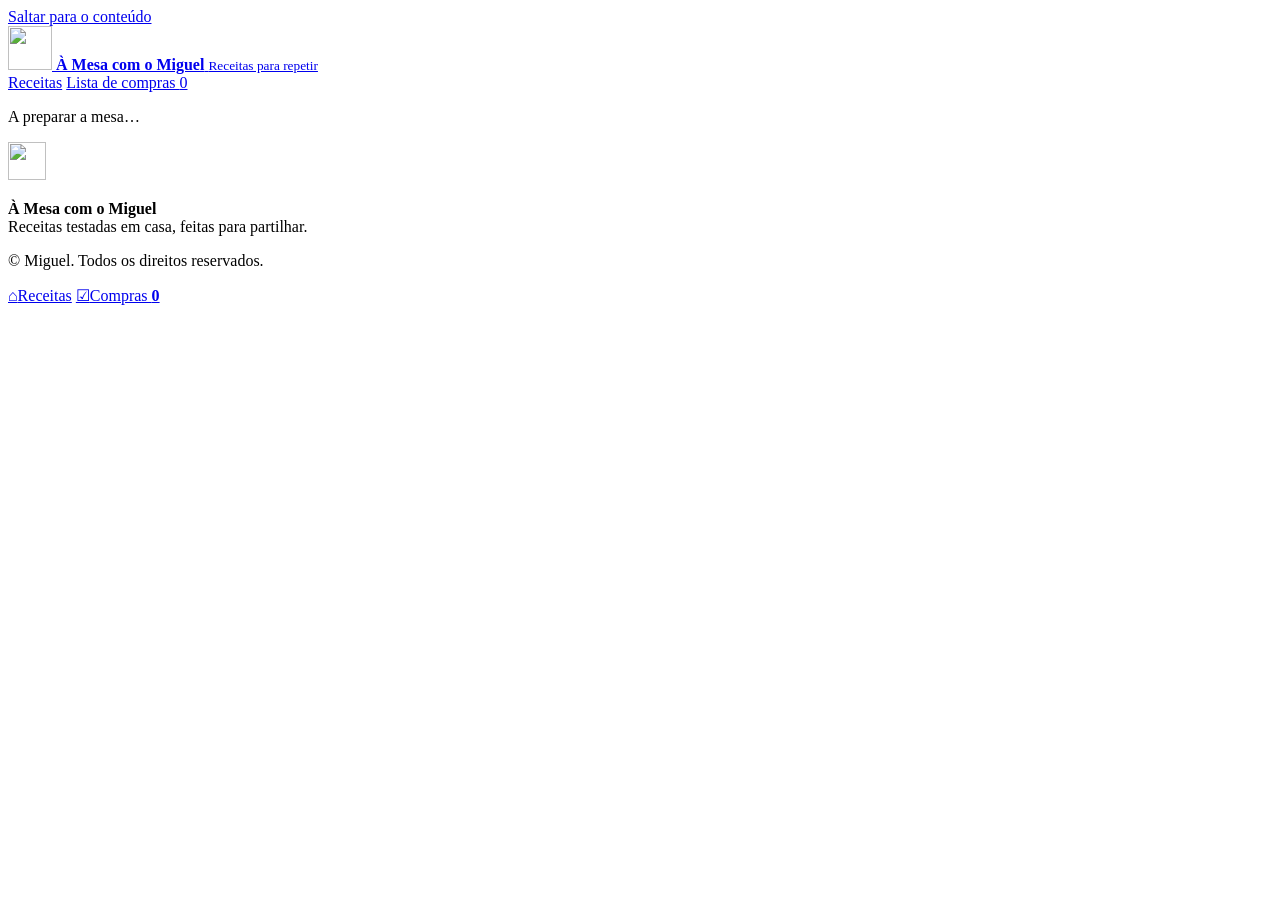
==== index.html @ 45d06cef "Add initial index.html with basic structure Initial HTML structure for the website including metadat" ====
<!doctype html>
<html lang="pt-PT">
<head>
  <meta charset="utf-8">
  <meta name="viewport" content="width=device-width, initial-scale=1">
  <meta name="theme-color" content="#b4472f">
  <meta name="description" content="Receitas testadas em casa por Miguel: simples, bem explicadas e feitas para repetir.">
  <meta property="og:type" content="website">
  <meta property="og:title" content="À Mesa com o Miguel">
  <meta property="og:description" content="Cozinha sem complicações, com sabor e vontade de repetir.">
  <title>À Mesa com o Miguel — Receitas para repetir</title>
  <link rel="icon" href="assets/logo.svg" type="image/svg+xml">
  <link rel="stylesheet" href="css/styles.css?v=3.0.0">
</head>
<body>
  <a class="skip-link" href="#app">Saltar para o conteúdo</a>
  <header class="site-header">
    <div class="header-inner">
      <a class="brand" href="#inicio" aria-label="À Mesa com o Miguel — início">
        <img src="assets/logo.svg" alt="" width="44" height="44">
        <span class="brand-copy">
          <strong data-site-name>À Mesa com o Miguel</strong>
          <small>Receitas para repetir</small>
        </span>
      </a>
      <nav class="desktop-nav" aria-label="Navegação principal">
        <a href="#receitas">Receitas</a>
        <a href="#compras">Lista de compras <span class="nav-count" data-plan-count>0</span></a>
      </nav>
    </div>
  </header>

  <main id="app" tabindex="-1">
    <div class="loading-state" role="status">
      <span class="loading-mark" aria-hidden="true"></span>
      <p>A preparar a mesa…</p>
    </div>
  </main>

  <footer class="site-footer">
    <div>
      <img src="assets/logo.svg" alt="" width="38" height="38">
      <p><strong data-site-name>À Mesa com o Miguel</strong><br><span data-footer-copy>Receitas testadas em casa, feitas para partilhar.</span></p>
    </div>
    <p class="footer-note">© <span id="year"></span> Miguel. Todos os direitos reservados.</p>
  </footer>

  <nav class="mobile-nav" aria-label="Navegação móvel">
    <a href="#receitas"><span aria-hidden="true">⌂</span>Receitas</a>
    <a href="#compras"><span aria-hidden="true">☑</span>Compras <b data-plan-count>0</b></a>
  </nav>

  <div class="toast" id="toast" role="status" aria-live="polite"></div>
  <script src="js/app.js?v=3.0.0"></script>
</body>
</html>
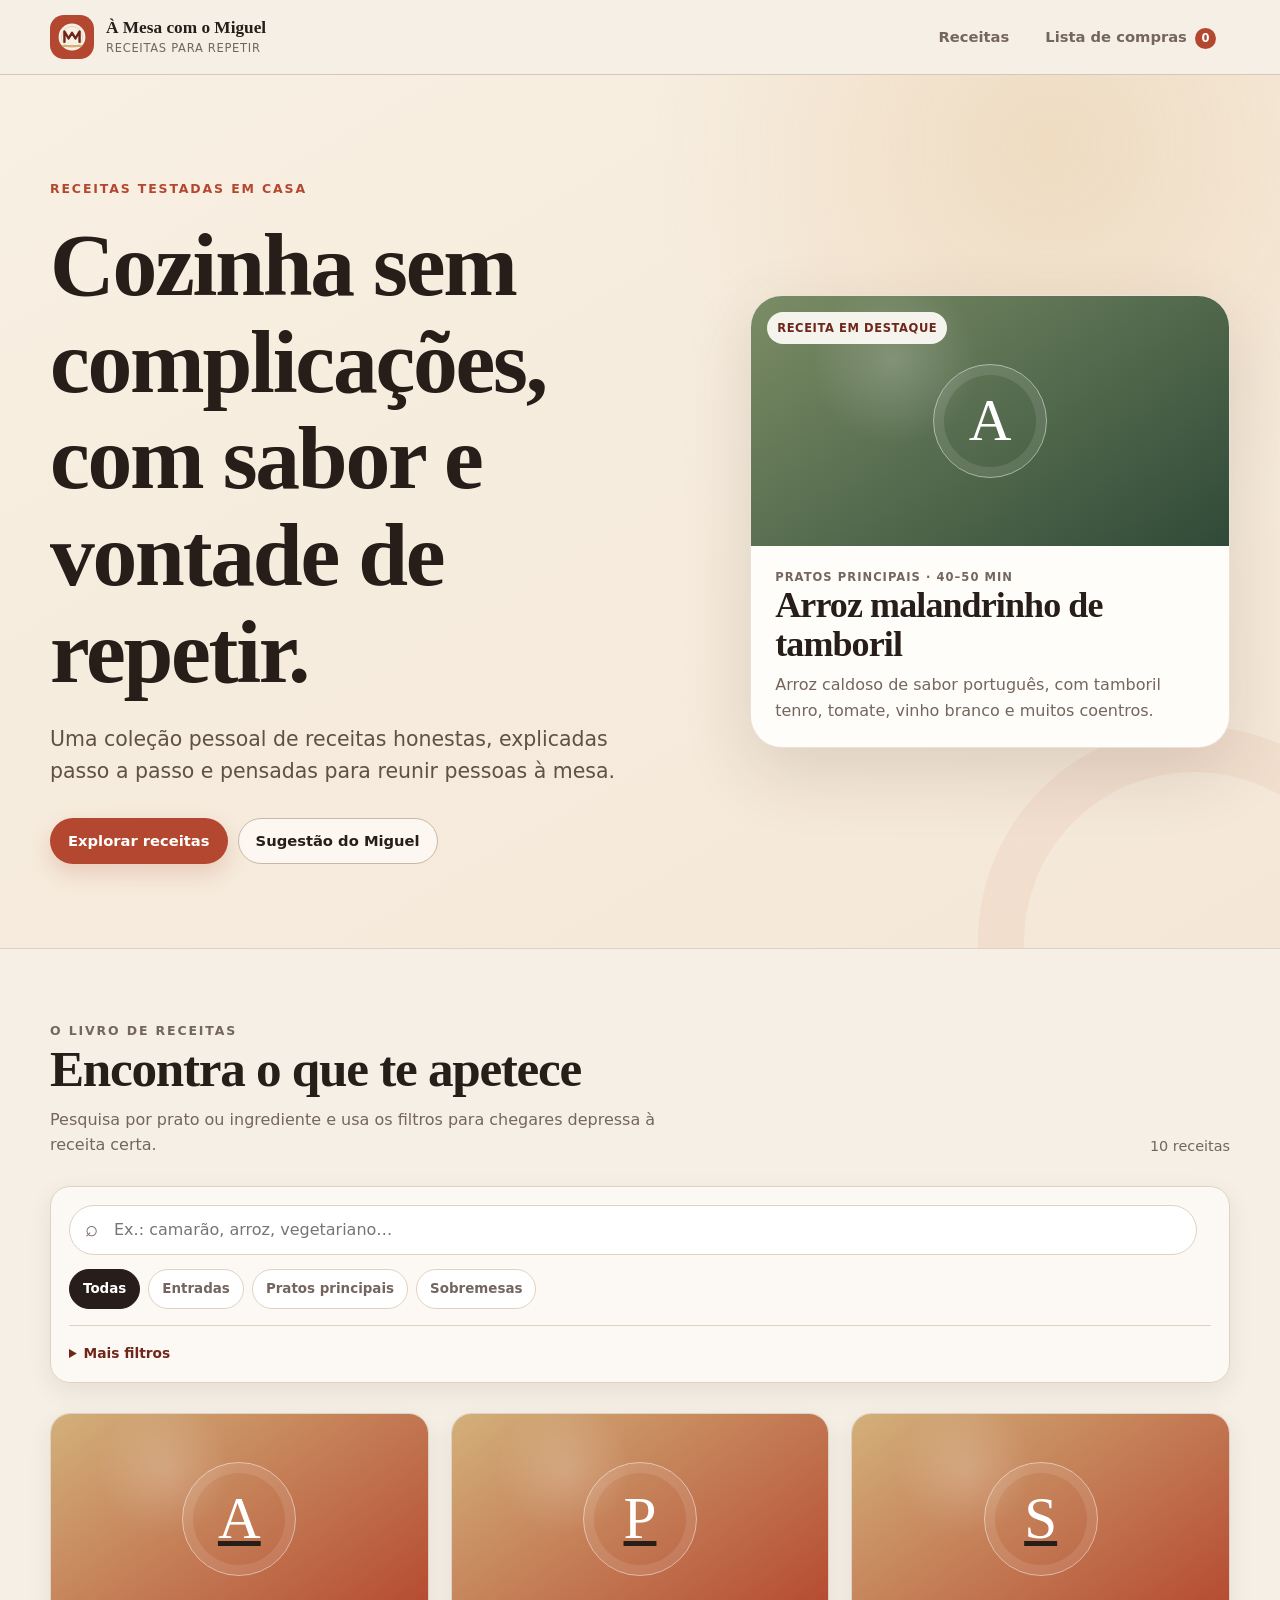
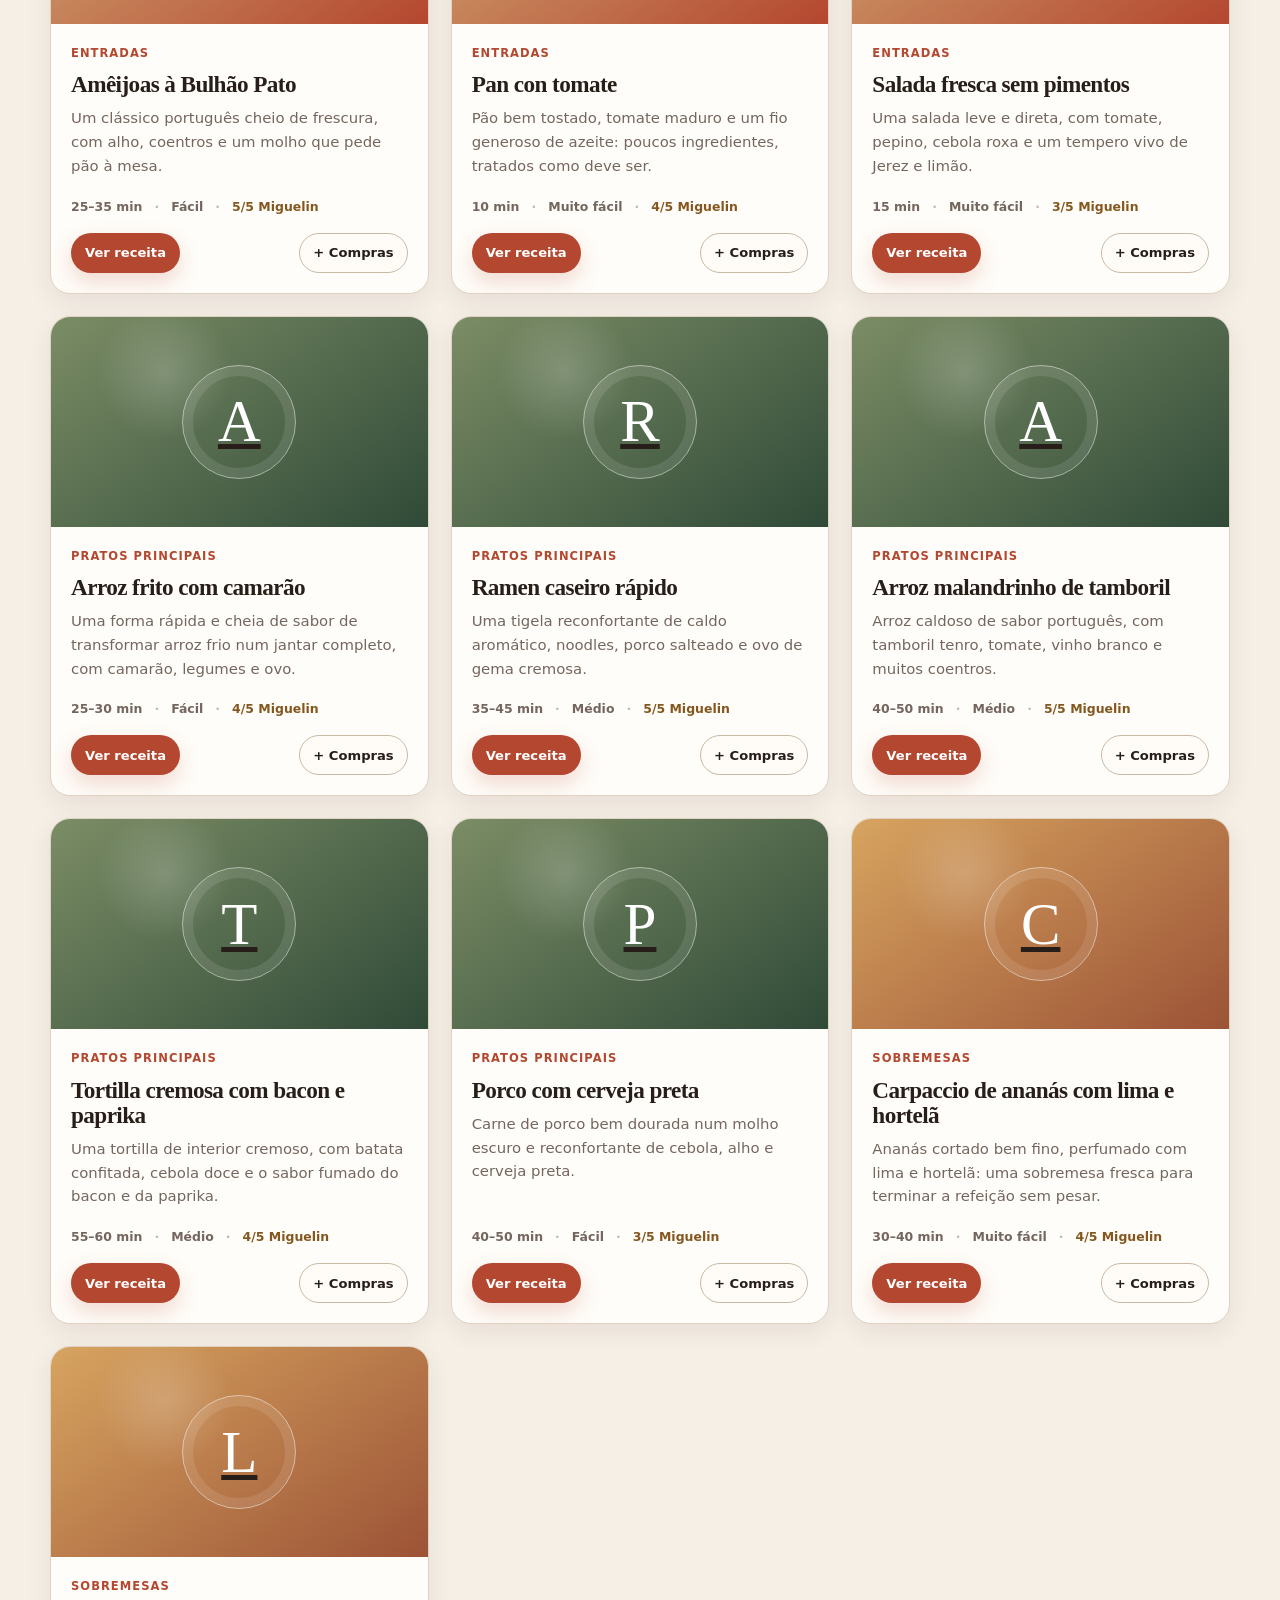
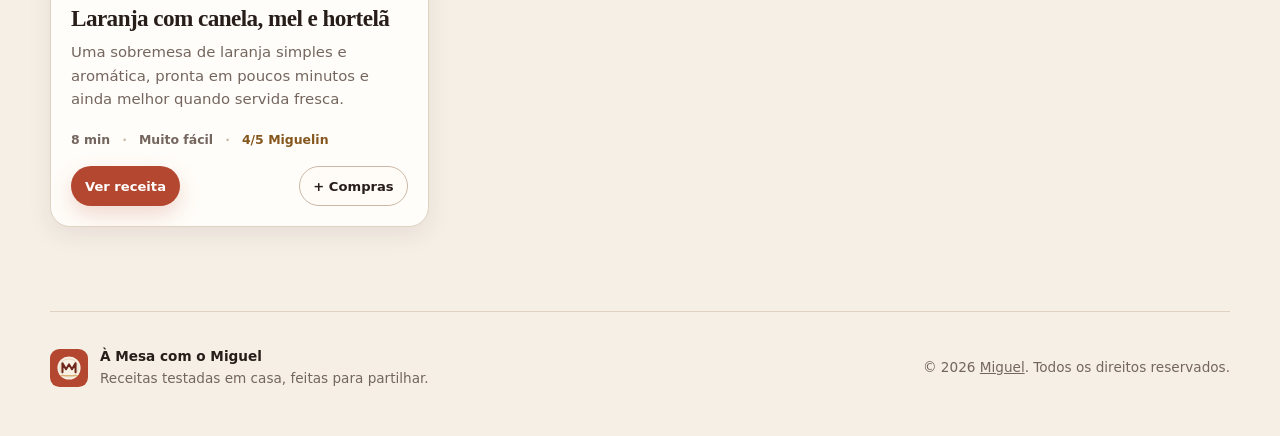
==== commit aa4781be: "Update footer to include admin link" ====
--- a/index.html
+++ b/index.html
@@ -42,7 +42,7 @@
       <img src="assets/logo.svg" alt="" width="38" height="38">
       <p><strong data-site-name>À Mesa com o Miguel</strong><br><span data-footer-copy>Receitas testadas em casa, feitas para partilhar.</span></p>
     </div>
-    <p class="footer-note">© <span id="year"></span> Miguel. Todos os direitos reservados.</p>
+    <p class="footer-note">© <span id="year"></span> <a class="footer-admin-link" href="admin.html" aria-label="Aceder à área de administração">Miguel</a>. Todos os direitos reservados.</p>
   </footer>
 
   <nav class="mobile-nav" aria-label="Navegação móvel">
--- a/css/styles.css
+++ b/css/styles.css
@@ -0,0 +1,639 @@
+@charset "UTF-8";
+
+:root {
+  --canvas: #f5efe6;
+  --paper: #fffdf9;
+  --paper-warm: #f8f0e3;
+  --ink: #271d19;
+  --muted: #74665e;
+  --brand: #b4472f;
+  --brand-dark: #6f261b;
+  --accent: #d19a51;
+  --green: #425f4a;
+  --line: #dfd2c2;
+  --line-strong: #c9b8a5;
+  --danger: #9d3428;
+  --shadow-sm: 0 8px 24px rgba(73, 43, 29, .08);
+  --shadow-lg: 0 24px 70px rgba(73, 43, 29, .14);
+  --radius-sm: 12px;
+  --radius-md: 20px;
+  --radius-lg: 32px;
+  --max: 1180px;
+  color-scheme: light;
+}
+
+* { box-sizing: border-box; }
+html { scroll-behavior: smooth; }
+body {
+  margin: 0;
+  background: var(--canvas);
+  color: var(--ink);
+  font-family: Inter, ui-sans-serif, system-ui, -apple-system, BlinkMacSystemFont, "Segoe UI", sans-serif;
+  font-size: 16px;
+  line-height: 1.6;
+  text-rendering: optimizeLegibility;
+}
+button, input, select { font: inherit; }
+button, a { -webkit-tap-highlight-color: transparent; }
+img { display: block; max-width: 100%; }
+a { color: inherit; }
+h1, h2, h3, p { margin-top: 0; }
+.sr-only {
+  position: absolute;
+  width: 1px;
+  height: 1px;
+  padding: 0;
+  margin: -1px;
+  overflow: hidden;
+  clip: rect(0, 0, 0, 0);
+  white-space: nowrap;
+  border: 0;
+}
+h1, h2, h3 {
+  font-family: Georgia, "Times New Roman", serif;
+  font-weight: 600;
+  line-height: 1.08;
+  letter-spacing: -.025em;
+}
+h1 { font-size: clamp(2.75rem, 7vw, 5.8rem); }
+h2 { font-size: clamp(2rem, 4vw, 3.4rem); }
+h3 { font-size: 1.45rem; }
+
+.skip-link {
+  position: fixed;
+  left: 16px;
+  top: -80px;
+  z-index: 100;
+  padding: 12px 16px;
+  border-radius: 10px;
+  background: var(--ink);
+  color: white;
+  font-weight: 800;
+  text-decoration: none;
+}
+.skip-link:focus { top: 16px; }
+
+.site-header {
+  position: sticky;
+  top: 0;
+  z-index: 30;
+  border-bottom: 1px solid rgba(201, 184, 165, .7);
+  background: var(--canvas);
+}
+.header-inner {
+  width: min(var(--max), calc(100% - 32px));
+  min-height: 74px;
+  margin: 0 auto;
+  display: flex;
+  align-items: center;
+  justify-content: space-between;
+  gap: 24px;
+}
+.brand {
+  display: inline-flex;
+  align-items: center;
+  gap: 12px;
+  color: var(--ink);
+  text-decoration: none;
+}
+.brand img { flex: 0 0 auto; border-radius: 14px; }
+.brand-copy { display: grid; line-height: 1.15; }
+.brand-copy strong { font-family: Georgia, "Times New Roman", serif; font-size: 1.08rem; }
+.brand-copy small { margin-top: 4px; color: var(--muted); font-size: .72rem; letter-spacing: .06em; text-transform: uppercase; }
+.desktop-nav { display: flex; align-items: center; gap: 8px; }
+.desktop-nav a {
+  padding: 10px 14px;
+  border-radius: 999px;
+  color: var(--muted);
+  font-size: .92rem;
+  font-weight: 750;
+  text-decoration: none;
+}
+.desktop-nav a:hover, .desktop-nav a:focus-visible { background: var(--paper); color: var(--ink); }
+.nav-count {
+  min-width: 21px;
+  height: 21px;
+  margin-left: 3px;
+  padding: 0 6px;
+  display: inline-grid;
+  place-items: center;
+  border-radius: 999px;
+  background: var(--brand);
+  color: white;
+  font-size: .72rem;
+}
+
+#app { min-height: 62vh; }
+.loading-state {
+  min-height: 55vh;
+  display: grid;
+  place-content: center;
+  justify-items: center;
+  color: var(--muted);
+}
+.loading-mark {
+  width: 44px;
+  height: 44px;
+  border: 3px solid var(--line);
+  border-top-color: var(--brand);
+  border-radius: 50%;
+  animation: spin .8s linear infinite;
+}
+@keyframes spin { to { transform: rotate(360deg); } }
+
+.hero {
+  position: relative;
+  overflow: hidden;
+  border-bottom: 1px solid var(--line);
+  background:
+    radial-gradient(circle at 82% 8%, rgba(209, 154, 81, .20), transparent 30%),
+    linear-gradient(150deg, #f8f0e3 0%, #f4e7d7 100%);
+}
+.hero::after {
+  content: "";
+  position: absolute;
+  width: 340px;
+  height: 340px;
+  right: -130px;
+  bottom: -210px;
+  border: 46px solid rgba(180, 71, 47, .06);
+  border-radius: 50%;
+}
+.hero-inner {
+  position: relative;
+  z-index: 1;
+  width: min(var(--max), calc(100% - 32px));
+  margin: 0 auto;
+  padding: clamp(54px, 9vw, 104px) 0 clamp(50px, 7vw, 84px);
+  display: grid;
+  grid-template-columns: minmax(0, 1.12fr) minmax(330px, .88fr);
+  gap: clamp(36px, 7vw, 92px);
+  align-items: center;
+}
+.eyebrow {
+  margin-bottom: 18px;
+  color: var(--brand);
+  font-size: .78rem;
+  font-weight: 850;
+  letter-spacing: .15em;
+  text-transform: uppercase;
+}
+.hero-copy h1 { max-width: 760px; margin-bottom: 22px; }
+.hero-copy .lead {
+  max-width: 660px;
+  margin-bottom: 30px;
+  color: #5f5048;
+  font-size: clamp(1.05rem, 2vw, 1.28rem);
+}
+.hero-actions, .card-actions, .detail-actions, .shopping-actions, .admin-actions {
+  display: flex;
+  flex-wrap: wrap;
+  gap: 10px;
+}
+.button {
+  min-height: 46px;
+  padding: 11px 17px;
+  display: inline-flex;
+  align-items: center;
+  justify-content: center;
+  gap: 8px;
+  border: 1px solid transparent;
+  border-radius: 999px;
+  cursor: pointer;
+  font-size: .92rem;
+  font-weight: 800;
+  line-height: 1;
+  text-decoration: none;
+  transition: transform .18s ease, box-shadow .18s ease, background-color .18s ease;
+}
+.button:hover { transform: translateY(-1px); }
+.button:focus-visible, .filter-chip:focus-visible, .category-tab:focus-visible, input:focus-visible, select:focus-visible {
+  outline: 3px solid rgba(180, 71, 47, .25);
+  outline-offset: 2px;
+}
+.button-primary { background: var(--brand); color: white; box-shadow: 0 9px 22px rgba(180, 71, 47, .20); }
+.button-primary:hover { background: var(--brand-dark); }
+.button-secondary { border-color: var(--line-strong); background: rgba(255, 253, 249, .72); color: var(--ink); }
+.button-quiet { border-color: var(--line); background: transparent; color: var(--muted); }
+.button-danger { border-color: #e5c1bb; background: #fff4f2; color: var(--danger); }
+.button-small { min-height: 40px; padding: 9px 13px; font-size: .82rem; }
+
+.featured-card {
+  min-height: 420px;
+  display: grid;
+  grid-template-rows: 1fr auto;
+  overflow: hidden;
+  border: 1px solid rgba(134, 82, 55, .16);
+  border-radius: var(--radius-lg);
+  background: var(--paper);
+  box-shadow: var(--shadow-lg);
+  text-decoration: none;
+}
+.featured-media, .recipe-media, .detail-media {
+  position: relative;
+  overflow: hidden;
+  background: linear-gradient(145deg, #d3b07a, #b4472f);
+}
+.featured-media { min-height: 250px; }
+.featured-media img, .recipe-media img, .detail-media img { width: 100%; height: 100%; object-fit: cover; }
+.media-placeholder {
+  width: 100%;
+  height: 100%;
+  min-height: inherit;
+  display: grid;
+  place-items: center;
+  background:
+    radial-gradient(circle at 30% 26%, rgba(255,255,255,.18), transparent 22%),
+    linear-gradient(145deg, var(--placeholder-a, #d3b07a), var(--placeholder-b, #b4472f));
+}
+.media-placeholder::before {
+  content: attr(data-letter);
+  width: 112px;
+  height: 112px;
+  display: grid;
+  place-items: center;
+  border: 1px solid rgba(255,255,255,.5);
+  border-radius: 50%;
+  color: white;
+  font-family: Georgia, "Times New Roman", serif;
+  font-size: 3.7rem;
+  line-height: 1;
+  box-shadow: inset 0 0 0 10px rgba(255,255,255,.10);
+}
+.media-placeholder[data-category="pratos-principais"] { --placeholder-a: #7b8d65; --placeholder-b: #304a38; }
+.media-placeholder[data-category="sobremesas"] { --placeholder-a: #d7a460; --placeholder-b: #9c5336; }
+.featured-badge {
+  position: absolute;
+  top: 16px;
+  left: 16px;
+  padding: 7px 10px;
+  border-radius: 999px;
+  background: rgba(255, 253, 249, .92);
+  color: var(--brand-dark);
+  font-size: .72rem;
+  font-weight: 850;
+  letter-spacing: .05em;
+  text-transform: uppercase;
+}
+.featured-copy { padding: 22px 24px 24px; }
+.featured-copy h2 { margin-bottom: 8px; font-size: clamp(1.65rem, 3vw, 2.25rem); }
+.featured-copy p { margin-bottom: 0; color: var(--muted); }
+
+.content-shell {
+  width: min(var(--max), calc(100% - 32px));
+  margin: 0 auto;
+  padding: 72px 0 84px;
+}
+.section-heading {
+  margin-bottom: 28px;
+  display: flex;
+  align-items: end;
+  justify-content: space-between;
+  gap: 30px;
+}
+.section-heading h2 { margin-bottom: 10px; }
+.section-heading p { max-width: 620px; margin-bottom: 0; color: var(--muted); }
+.recipe-total { color: var(--muted); font-size: .9rem; white-space: nowrap; }
+
+.filter-panel {
+  margin-bottom: 30px;
+  padding: 18px;
+  border: 1px solid var(--line);
+  border-radius: var(--radius-md);
+  background: rgba(255, 253, 249, .76);
+  box-shadow: var(--shadow-sm);
+}
+.filter-top { display: grid; grid-template-columns: minmax(220px, 1fr) auto; gap: 14px; }
+.search-box { position: relative; }
+.search-box::before {
+  content: "⌕";
+  position: absolute;
+  left: 16px;
+  top: 50%;
+  transform: translateY(-52%);
+  color: var(--muted);
+  font-size: 1.35rem;
+  pointer-events: none;
+}
+.search-box input {
+  width: 100%;
+  min-height: 50px;
+  padding: 11px 44px;
+  border: 1px solid var(--line);
+  border-radius: 999px;
+  background: white;
+  color: var(--ink);
+}
+.search-clear {
+  position: absolute;
+  right: 8px;
+  top: 7px;
+  width: 36px;
+  height: 36px;
+  border: 0;
+  border-radius: 50%;
+  background: var(--paper-warm);
+  color: var(--muted);
+  cursor: pointer;
+}
+.category-tabs, .filter-chips { display: flex; flex-wrap: wrap; gap: 8px; }
+.category-tabs { margin-top: 14px; }
+.category-tab, .filter-chip {
+  min-height: 40px;
+  padding: 8px 13px;
+  border: 1px solid var(--line);
+  border-radius: 999px;
+  background: white;
+  color: var(--muted);
+  cursor: pointer;
+  font-size: .84rem;
+  font-weight: 750;
+}
+.category-tab[aria-pressed="true"], .filter-chip[aria-pressed="true"] { border-color: var(--ink); background: var(--ink); color: white; }
+.advanced-filters { margin-top: 16px; padding-top: 16px; border-top: 1px solid var(--line); }
+.advanced-filters summary { cursor: pointer; color: var(--brand-dark); font-size: .86rem; font-weight: 800; }
+.advanced-grid { margin-top: 14px; display: grid; grid-template-columns: 180px 180px 1fr; gap: 12px; align-items: end; }
+.field-label { display: grid; gap: 5px; color: var(--muted); font-size: .76rem; font-weight: 800; letter-spacing: .03em; text-transform: uppercase; }
+.field-label select {
+  min-height: 43px;
+  padding: 8px 12px;
+  border: 1px solid var(--line);
+  border-radius: 10px;
+  background: white;
+  color: var(--ink);
+  text-transform: none;
+  letter-spacing: 0;
+}
+
+.recipe-grid { display: grid; grid-template-columns: repeat(3, minmax(0, 1fr)); gap: 22px; }
+.recipe-card {
+  min-width: 0;
+  overflow: hidden;
+  display: flex;
+  flex-direction: column;
+  border: 1px solid var(--line);
+  border-radius: var(--radius-md);
+  background: var(--paper);
+  box-shadow: var(--shadow-sm);
+  transition: transform .2s ease, box-shadow .2s ease;
+}
+.recipe-card:hover { transform: translateY(-3px); box-shadow: 0 18px 42px rgba(73, 43, 29, .12); }
+.recipe-media { height: 210px; }
+.recipe-body { flex: 1; padding: 20px; display: flex; flex-direction: column; }
+.recipe-kicker { margin-bottom: 10px; color: var(--brand); font-size: .72rem; font-weight: 850; letter-spacing: .09em; text-transform: uppercase; }
+.recipe-card h3 { margin-bottom: 10px; }
+.recipe-card h3 a { text-decoration: none; }
+.recipe-intro { flex: 1; margin-bottom: 18px; color: var(--muted); font-size: .93rem; }
+.recipe-meta { margin-bottom: 16px; display: flex; flex-wrap: wrap; gap: 6px 12px; color: var(--muted); font-size: .78rem; font-weight: 700; }
+.recipe-meta span + span::before { content: "·"; margin-right: 12px; color: var(--line-strong); }
+.rating { color: #85571e; }
+.card-actions { align-items: center; justify-content: space-between; }
+.save-button.is-selected { border-color: #b8c8bc; background: #edf4ef; color: var(--green); }
+
+.empty-state, .error-state {
+  grid-column: 1 / -1;
+  padding: clamp(38px, 7vw, 72px) 24px;
+  border: 1px dashed var(--line-strong);
+  border-radius: var(--radius-md);
+  background: rgba(255,253,249,.65);
+  text-align: center;
+}
+.empty-state h3, .error-state h2 { margin-bottom: 10px; }
+.empty-state p, .error-state p { max-width: 560px; margin: 0 auto 20px; color: var(--muted); }
+
+.detail-shell, .shopping-shell {
+  width: min(var(--max), calc(100% - 32px));
+  margin: 0 auto;
+  padding: 48px 0 84px;
+}
+.back-link {
+  display: inline-flex;
+  margin-bottom: 28px;
+  color: var(--muted);
+  font-size: .9rem;
+  font-weight: 800;
+  text-decoration: none;
+}
+.back-link:hover { color: var(--brand); }
+.detail-hero { display: grid; grid-template-columns: minmax(0, .92fr) minmax(0, 1.08fr); gap: clamp(28px, 5vw, 64px); align-items: center; }
+.detail-copy h1 { margin-bottom: 18px; font-size: clamp(2.7rem, 6vw, 5rem); }
+.detail-intro { margin-bottom: 24px; color: var(--muted); font-size: 1.12rem; }
+.detail-meta { margin-bottom: 26px; display: grid; grid-template-columns: repeat(2, minmax(0, 1fr)); gap: 12px; }
+.detail-meta div { padding: 12px 14px; border-left: 2px solid var(--accent); background: rgba(255,253,249,.52); }
+.detail-meta dt { color: var(--muted); font-size: .7rem; font-weight: 850; letter-spacing: .08em; text-transform: uppercase; }
+.detail-meta dd { margin: 3px 0 0; font-weight: 750; }
+.detail-media { min-height: 520px; border-radius: var(--radius-lg); box-shadow: var(--shadow-lg); }
+.detail-content { margin-top: 60px; display: grid; grid-template-columns: minmax(270px, .78fr) minmax(0, 1.22fr); gap: clamp(30px, 6vw, 76px); align-items: start; }
+.ingredients-card {
+  position: sticky;
+  top: 100px;
+  padding: 24px;
+  border: 1px solid var(--line);
+  border-radius: var(--radius-md);
+  background: var(--paper);
+  box-shadow: var(--shadow-sm);
+}
+.ingredients-card h2, .method h2 { margin-bottom: 22px; font-size: 2rem; }
+.ingredient-list { margin: 0; padding: 0; display: grid; gap: 4px; list-style: none; }
+.ingredient-item label {
+  padding: 9px 4px;
+  display: flex;
+  align-items: flex-start;
+  gap: 10px;
+  border-bottom: 1px solid #eee6dc;
+  cursor: pointer;
+}
+.ingredient-item:last-child label { border-bottom: 0; }
+.ingredient-item input { width: 18px; height: 18px; margin-top: 3px; accent-color: var(--brand); }
+.ingredient-item input:checked + span { color: #9a8d84; text-decoration: line-through; }
+.tip-box { margin-top: 22px; padding: 16px; border-radius: var(--radius-sm); background: var(--paper-warm); }
+.tip-box strong { color: var(--brand-dark); font-size: .76rem; letter-spacing: .08em; text-transform: uppercase; }
+.tip-box ul { margin: 8px 0 0; padding-left: 18px; color: #5e5149; font-size: .9rem; }
+.method-list { margin: 0; padding: 0; list-style: none; counter-reset: steps; }
+.method-step {
+  position: relative;
+  min-height: 70px;
+  padding: 4px 0 28px 62px;
+  border-bottom: 1px solid var(--line);
+  counter-increment: steps;
+}
+.method-step + .method-step { padding-top: 26px; }
+.method-step::before {
+  content: counter(steps, decimal-leading-zero);
+  position: absolute;
+  left: 0;
+  top: 2px;
+  color: var(--brand);
+  font-family: Georgia, "Times New Roman", serif;
+  font-size: 1.5rem;
+  font-weight: 700;
+}
+.method-step + .method-step::before { top: 24px; }
+.method-step p { margin-bottom: 0; font-size: 1.03rem; }
+
+.cook-dialog {
+  width: min(860px, calc(100% - 28px));
+  max-height: calc(100vh - 28px);
+  padding: 0;
+  overflow: hidden;
+  border: 0;
+  border-radius: var(--radius-lg);
+  background: var(--ink);
+  color: white;
+  box-shadow: 0 30px 100px rgba(0,0,0,.4);
+}
+.cook-dialog::backdrop { background: rgba(24, 17, 14, .82); backdrop-filter: blur(7px); }
+.cook-inner { min-height: min(620px, calc(100vh - 28px)); padding: clamp(24px, 6vw, 58px); display: flex; flex-direction: column; }
+.cook-top { display: flex; justify-content: space-between; gap: 20px; color: #cdbfb5; font-size: .82rem; font-weight: 750; }
+.cook-close { width: 38px; height: 38px; border: 1px solid #665850; border-radius: 50%; background: transparent; color: white; cursor: pointer; }
+.cook-progress { height: 3px; margin: 24px 0; overflow: hidden; border-radius: 999px; background: #4b403a; }
+.cook-progress span { display: block; height: 100%; background: var(--accent); transition: width .2s ease; }
+.cook-step-copy { flex: 1; display: grid; place-content: center; text-align: center; }
+.cook-step-copy p { margin-bottom: 0; font-family: Georgia, "Times New Roman", serif; font-size: clamp(1.85rem, 5vw, 3.5rem); line-height: 1.2; }
+.cook-controls { display: flex; justify-content: center; gap: 10px; }
+.cook-controls .button-secondary { border-color: #685a52; background: transparent; color: white; }
+
+.shopping-header { margin-bottom: 36px; display: grid; grid-template-columns: 1fr auto; gap: 30px; align-items: end; }
+.shopping-header h1 { margin-bottom: 12px; font-size: clamp(2.8rem, 6vw, 5.4rem); }
+.shopping-header p { max-width: 640px; margin-bottom: 0; color: var(--muted); }
+.chosen-recipes { margin-bottom: 24px; padding: 18px; border: 1px solid var(--line); border-radius: var(--radius-md); background: rgba(255,253,249,.7); }
+.chosen-recipes h2 { margin-bottom: 12px; font-family: inherit; font-size: .75rem; font-weight: 850; letter-spacing: .1em; text-transform: uppercase; }
+.chosen-chips { display: flex; flex-wrap: wrap; gap: 8px; }
+.chosen-chip { padding: 7px 10px; border-radius: 999px; background: var(--paper-warm); color: #5e5149; font-size: .82rem; }
+.shopping-grid { display: grid; grid-template-columns: repeat(2, minmax(0, 1fr)); gap: 18px; }
+.shopping-group { padding: 22px; border: 1px solid var(--line); border-radius: var(--radius-md); background: var(--paper); }
+.shopping-group h2 { margin-bottom: 16px; font-family: inherit; font-size: .82rem; font-weight: 850; letter-spacing: .09em; text-transform: uppercase; }
+.shop-item { padding: 9px 0; display: flex; align-items: flex-start; gap: 10px; border-bottom: 1px solid #eee6dc; cursor: pointer; }
+.shop-item:last-child { border-bottom: 0; }
+.shop-item input { width: 18px; height: 18px; margin-top: 3px; accent-color: var(--green); }
+.shop-item.is-checked span { color: #988b82; text-decoration: line-through; }
+
+.site-footer {
+  width: min(var(--max), calc(100% - 32px));
+  margin: 0 auto;
+  padding: 34px 0 46px;
+  display: flex;
+  align-items: center;
+  justify-content: space-between;
+  gap: 24px;
+  border-top: 1px solid var(--line);
+  color: var(--muted);
+  font-size: .85rem;
+}
+.site-footer > div { display: flex; align-items: center; gap: 12px; }
+.site-footer p { margin-bottom: 0; }
+.site-footer strong { color: var(--ink); }
+.footer-note { text-align: right; }
+.mobile-nav { display: none; }
+.toast {
+  position: fixed;
+  left: 50%;
+  bottom: 24px;
+  z-index: 80;
+  max-width: min(420px, calc(100% - 32px));
+  padding: 11px 16px;
+  border-radius: 999px;
+  background: var(--ink);
+  color: white;
+  font-size: .86rem;
+  font-weight: 750;
+  opacity: 0;
+  pointer-events: none;
+  transform: translate(-50%, 12px);
+  transition: opacity .2s ease, transform .2s ease;
+}
+.toast.is-visible { opacity: 1; transform: translate(-50%, 0); }
+
+.admin-page { min-height: 100vh; background: linear-gradient(145deg, var(--canvas), #ead9c5); }
+.admin-shell { width: min(820px, calc(100% - 32px)); margin: 0 auto; padding: 42px 0 70px; }
+.admin-brand { margin-bottom: 34px; }
+.admin-card { padding: clamp(26px, 6vw, 56px); border: 1px solid var(--line); border-radius: var(--radius-lg); background: var(--paper); box-shadow: var(--shadow-lg); }
+.admin-card h1 { margin-bottom: 20px; font-size: clamp(2.3rem, 6vw, 4.3rem); }
+.admin-lead { max-width: 650px; margin-bottom: 28px; color: var(--muted); font-size: 1.08rem; }
+.admin-steps { margin: 34px 0 24px; display: grid; grid-template-columns: repeat(3, 1fr); gap: 12px; }
+.admin-steps div { padding: 16px; border: 1px solid var(--line); border-radius: var(--radius-sm); background: var(--paper-warm); }
+.admin-steps span { width: 27px; height: 27px; margin-bottom: 10px; display: grid; place-items: center; border-radius: 50%; background: var(--brand); color: white; font-size: .75rem; font-weight: 850; }
+.admin-steps p, .admin-note { margin-bottom: 0; }
+.admin-steps p { font-size: .86rem; }
+.admin-note { padding-top: 18px; border-top: 1px solid var(--line); color: var(--muted); font-size: .82rem; }
+
+@media (max-width: 960px) {
+  .hero-inner, .detail-hero { grid-template-columns: 1fr; }
+  .hero-copy { max-width: 780px; }
+  .featured-card { min-height: 0; grid-template-columns: .9fr 1.1fr; grid-template-rows: none; }
+  .featured-media { min-height: 280px; }
+  .recipe-grid { grid-template-columns: repeat(2, minmax(0, 1fr)); }
+  .detail-media { min-height: 440px; order: -1; }
+  .detail-content { grid-template-columns: 1fr; }
+  .ingredients-card { position: static; }
+}
+
+@media (max-width: 700px) {
+  body { padding-bottom: 76px; }
+  h1 { font-size: clamp(2.55rem, 14vw, 4rem); }
+  .header-inner { min-height: 66px; }
+  .brand img { width: 40px; height: 40px; }
+  .brand-copy small, .desktop-nav { display: none; }
+  .hero-inner { padding-top: 48px; gap: 34px; }
+  .featured-card { display: block; }
+  .featured-media { min-height: 230px; }
+  .content-shell { padding-top: 54px; }
+  .section-heading, .shopping-header { display: block; }
+  .recipe-total { display: block; margin-top: 12px; }
+  .filter-top, .advanced-grid { grid-template-columns: 1fr; }
+  .category-tabs { flex-wrap: nowrap; margin-right: -18px; padding-right: 18px; overflow-x: auto; scrollbar-width: none; }
+  .category-tab { flex: 0 0 auto; }
+  .recipe-grid, .shopping-grid { grid-template-columns: 1fr; }
+  .recipe-media { height: 225px; }
+  .detail-shell, .shopping-shell { padding-top: 30px; }
+  .detail-copy h1 { font-size: clamp(2.4rem, 13vw, 4rem); }
+  .detail-media { min-height: 330px; }
+  .detail-meta { grid-template-columns: 1fr 1fr; }
+  .detail-content { margin-top: 42px; }
+  .method-step { padding-left: 50px; }
+  .shopping-actions { margin-top: 22px; }
+  .site-footer { padding-bottom: 24px; display: block; }
+  .footer-note { margin-top: 18px; text-align: left; }
+  .mobile-nav {
+    position: fixed;
+    left: 12px;
+    right: 12px;
+    bottom: 10px;
+    z-index: 40;
+    padding: 6px;
+    display: grid;
+    grid-template-columns: 1fr 1fr;
+    border: 1px solid rgba(201,184,165,.85);
+    border-radius: 20px;
+    background: var(--paper);
+    box-shadow: 0 14px 38px rgba(73,43,29,.2);
+  }
+  .mobile-nav a { padding: 7px; display: flex; align-items: center; justify-content: center; gap: 7px; border-radius: 14px; color: var(--muted); font-size: .78rem; font-weight: 800; text-decoration: none; }
+  .mobile-nav a:active { background: var(--paper-warm); }
+  .mobile-nav span { font-size: 1rem; }
+  .mobile-nav b { min-width: 20px; height: 20px; display: grid; place-items: center; border-radius: 50%; background: var(--brand); color: white; font-size: .68rem; }
+  .toast { bottom: 88px; }
+  .admin-steps { grid-template-columns: 1fr; }
+}
+
+@media (max-width: 420px) {
+  .detail-meta { grid-template-columns: 1fr; }
+  .detail-actions .button { width: 100%; }
+  .cook-controls { display: grid; grid-template-columns: 1fr 1fr; }
+  .cook-controls .button:last-child { grid-column: 1 / -1; }
+}
+
+@media (prefers-reduced-motion: reduce) {
+  *, *::before, *::after { scroll-behavior: auto !important; animation-duration: .01ms !important; animation-iteration-count: 1 !important; transition-duration: .01ms !important; }
+}
+
+@media print {
+  body { padding: 0; background: white; color: black; }
+  .site-header, .site-footer, .mobile-nav, .detail-actions, .back-link, .toast, .detail-media { display: none !important; }
+  .detail-shell { width: 100%; padding: 0; }
+  .detail-hero, .detail-content { display: block; }
+  .detail-copy h1 { font-size: 34pt; }
+  .detail-content { margin-top: 28px; }
+  .ingredients-card { margin-bottom: 28px; padding: 0; border: 0; box-shadow: none; }
+  .ingredient-item input { display: none; }
+}
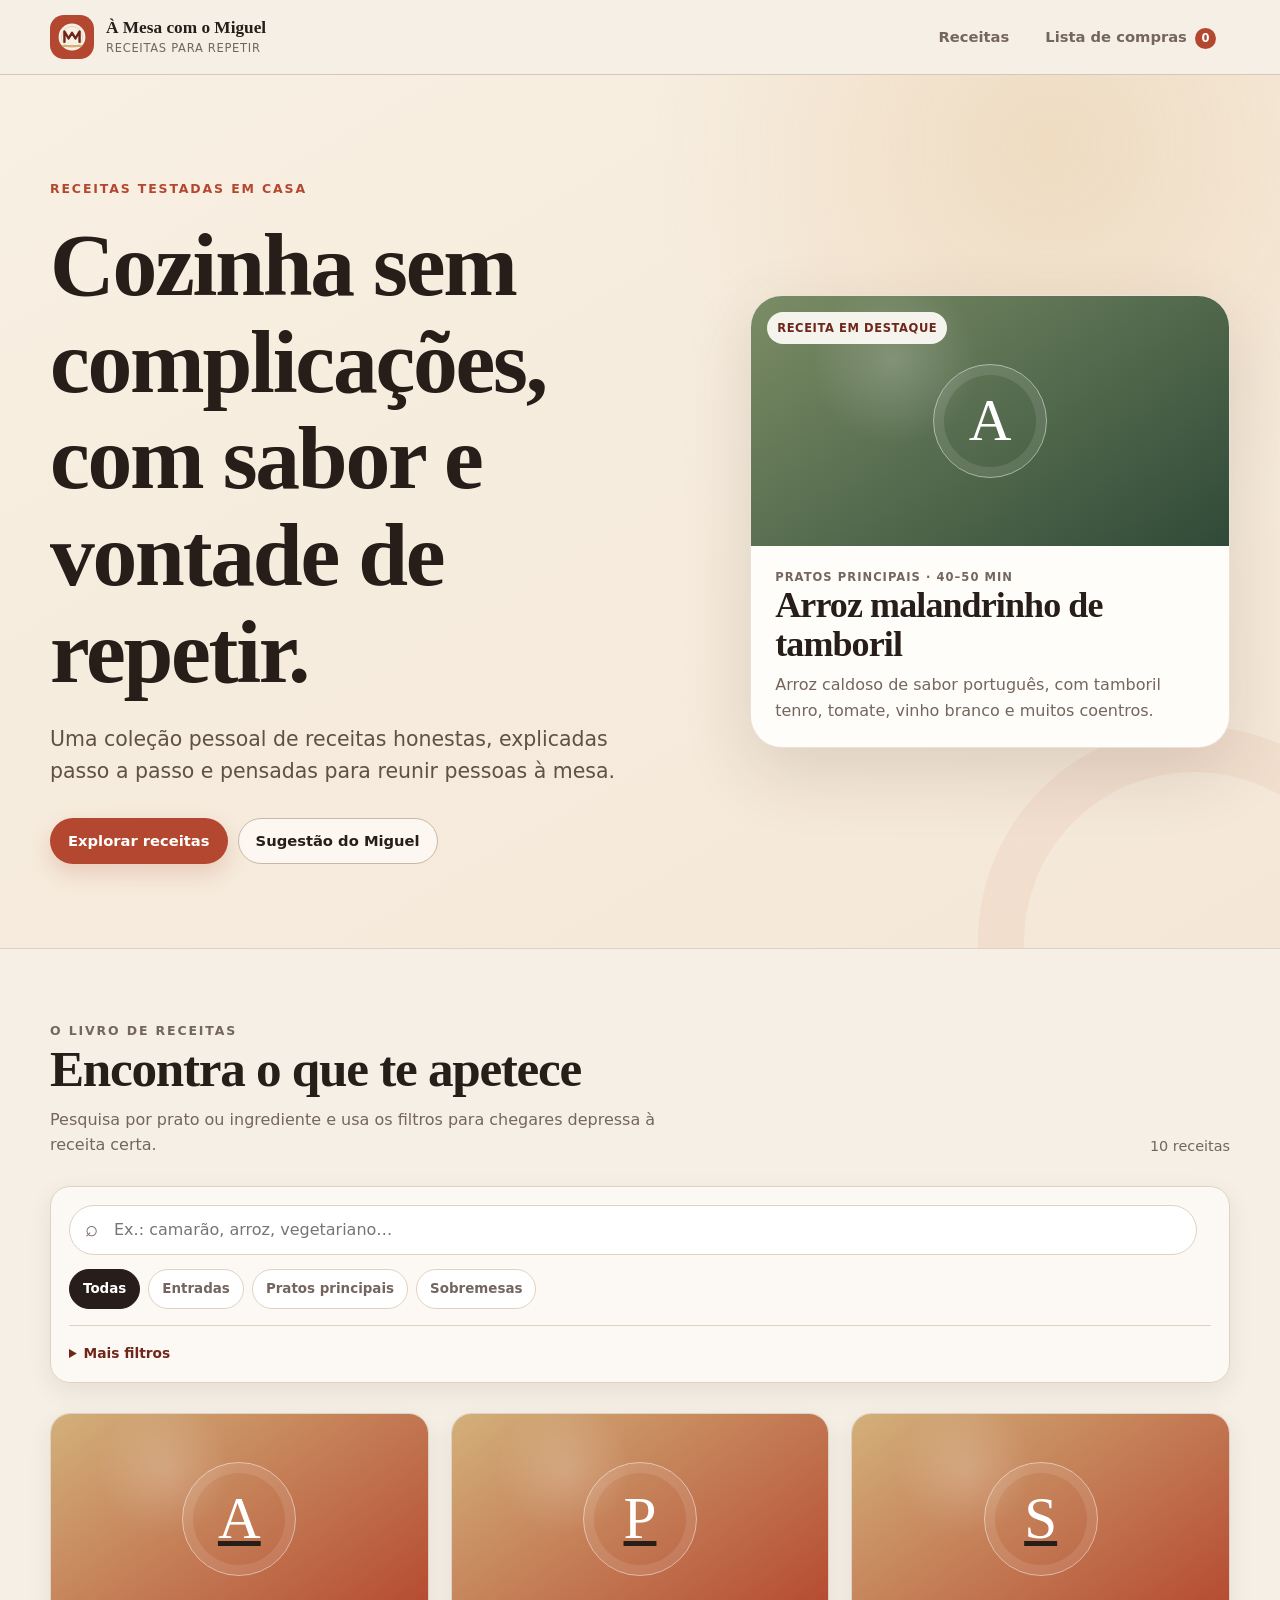
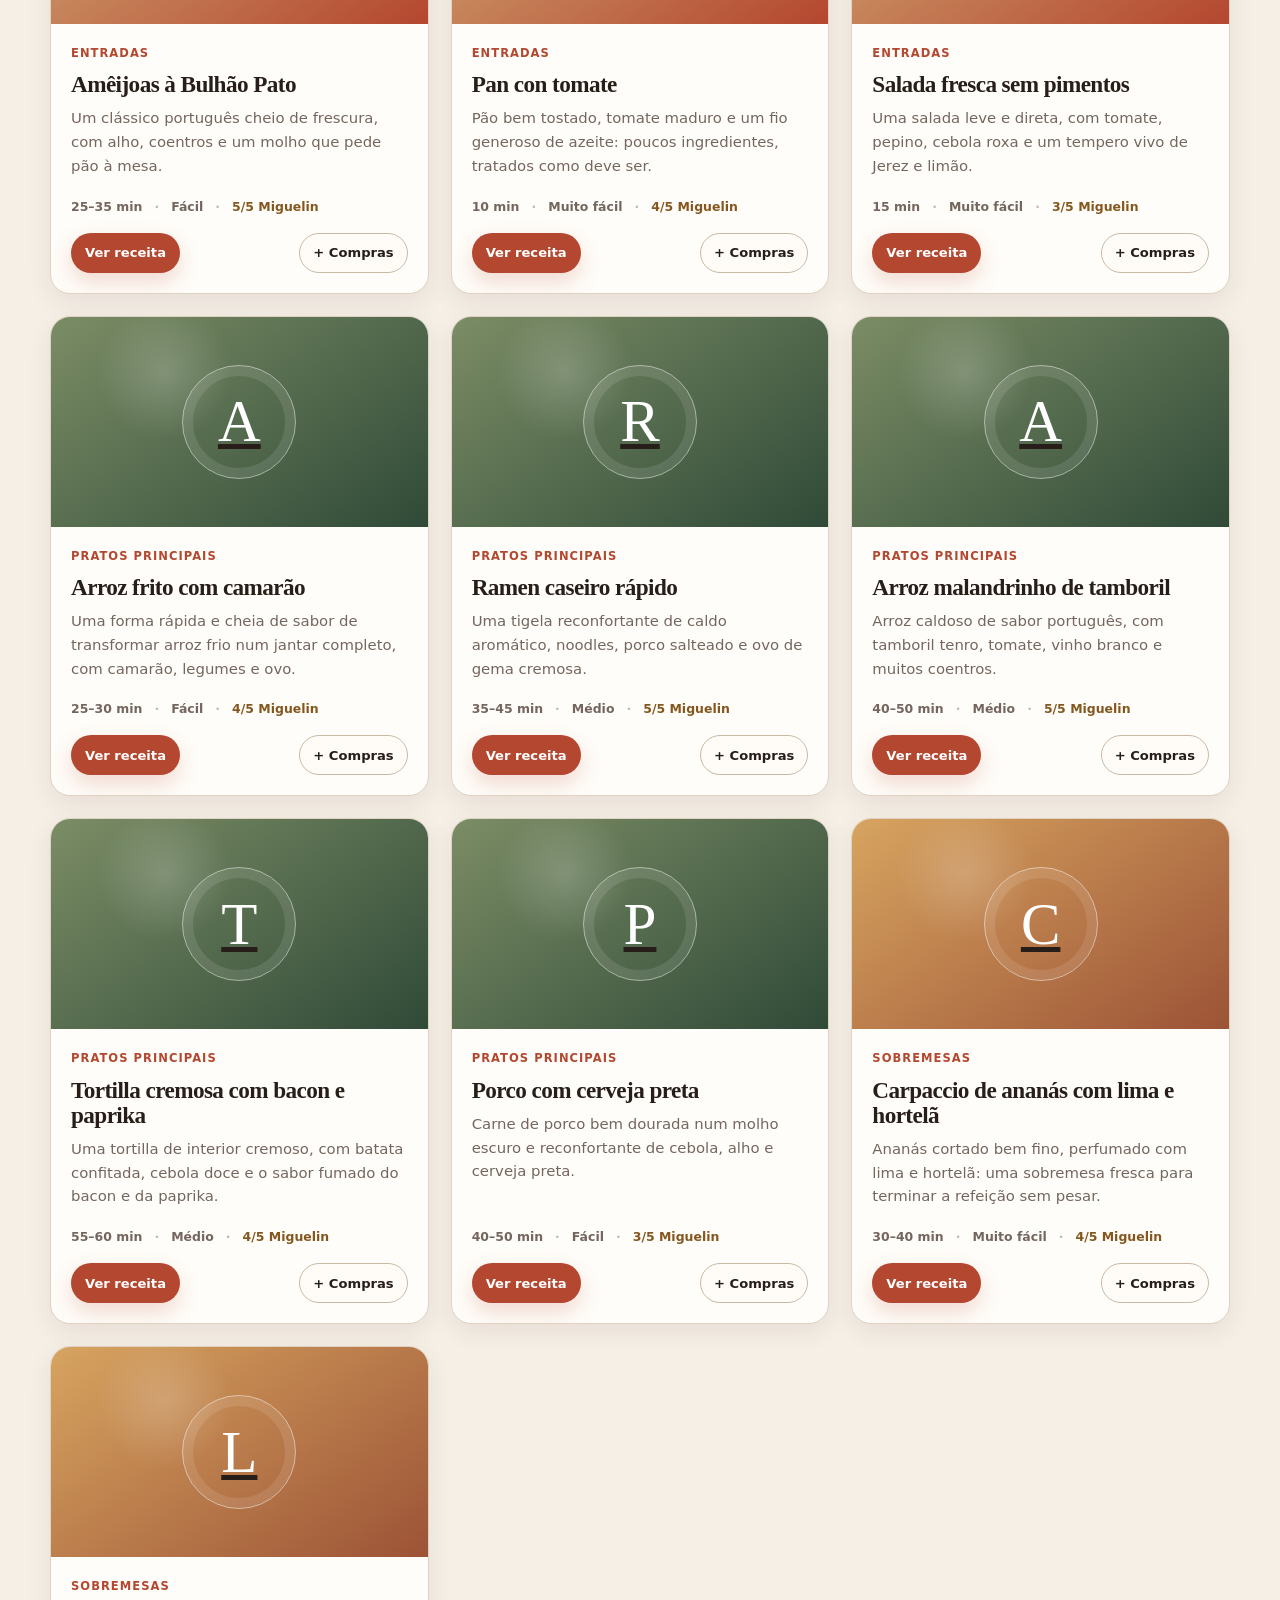
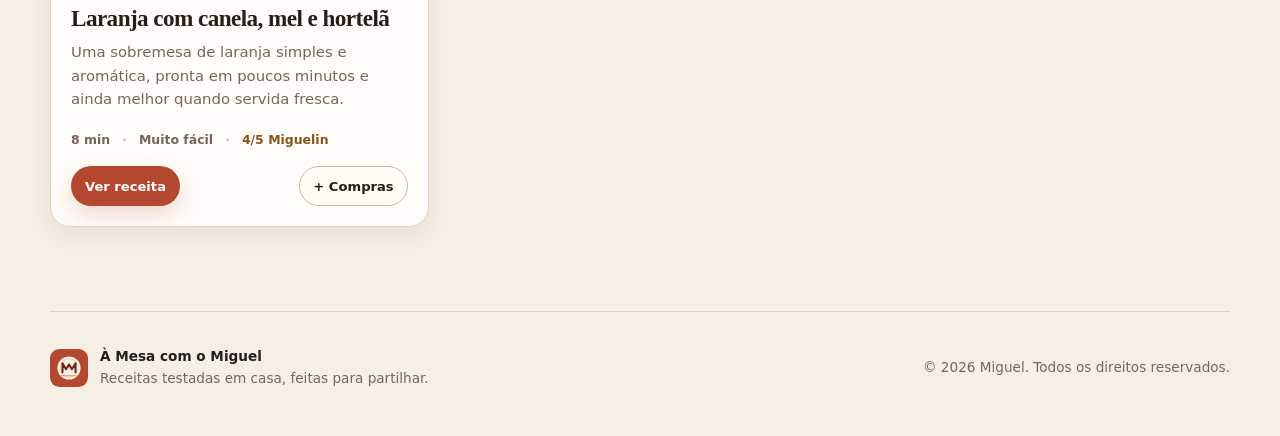
==== commit eb5f034c: "Update stylesheet version in index.html" ====
--- a/index.html
+++ b/index.html
@@ -10,7 +10,7 @@
   <meta property="og:description" content="Cozinha sem complicações, com sabor e vontade de repetir.">
   <title>À Mesa com o Miguel — Receitas para repetir</title>
   <link rel="icon" href="assets/logo.svg" type="image/svg+xml">
-  <link rel="stylesheet" href="css/styles.css?v=3.0.0">
+  <link rel="stylesheet" href="css/styles.css?v=3.0.1">
 </head>
 <body>
   <a class="skip-link" href="#app">Saltar para o conteúdo</a>
--- a/css/styles.css
+++ b/css/styles.css
@@ -524,6 +524,8 @@
 .site-footer p { margin-bottom: 0; }
 .site-footer strong { color: var(--ink); }
 .footer-note { text-align: right; }
+.footer-admin-link { color: inherit; text-decoration: none; }
+.footer-admin-link:focus-visible { outline: 2px solid var(--green); outline-offset: 3px; }
 .mobile-nav { display: none; }
 .toast {
   position: fixed;
